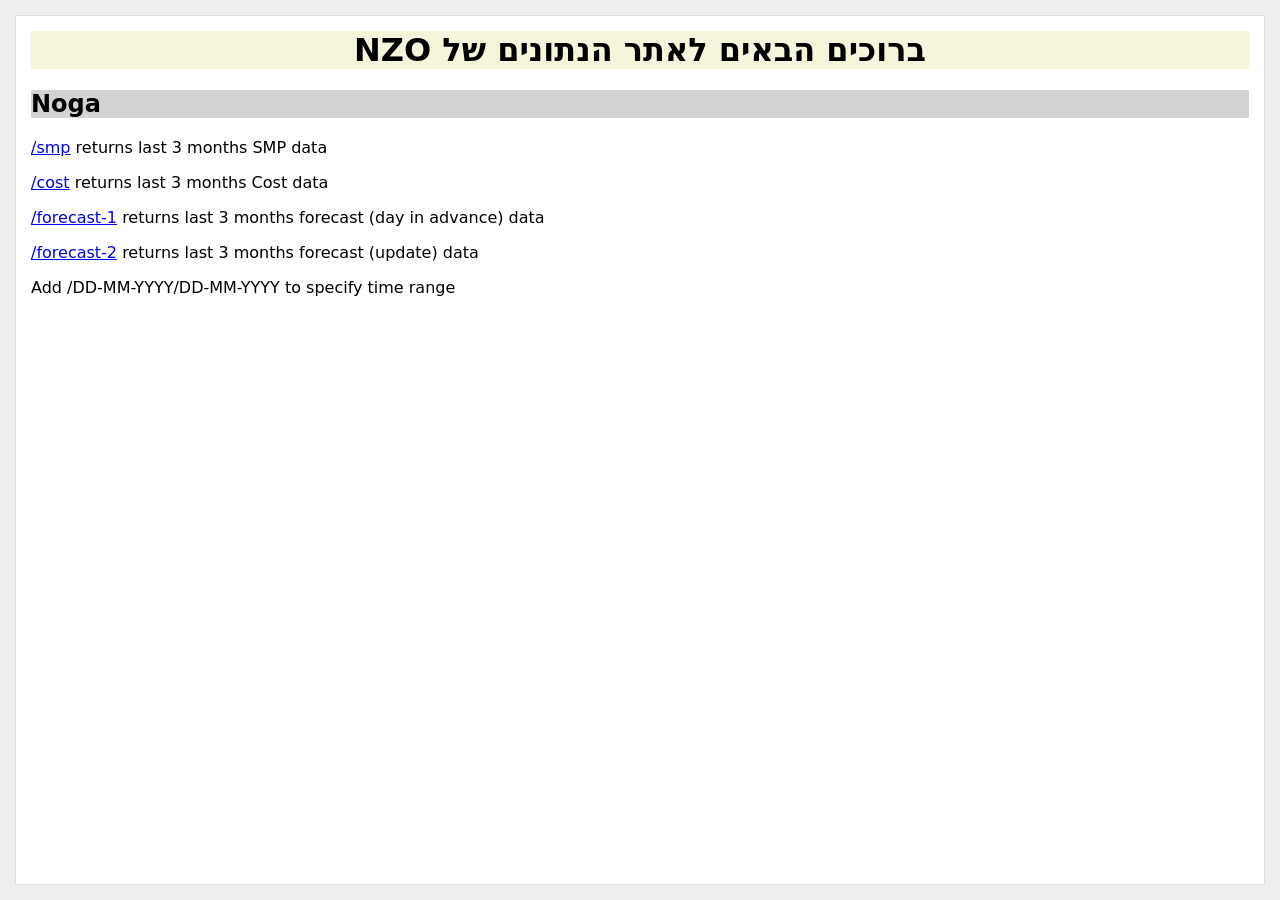
==== resources/index.html @ 269897d1 "homepage" ====
<!DOCTYPE HTML PUBLIC "-//IETF//DTD HTML 2.0//EN">
<html>
<head>
    <title>NZO Data collector</title>
    <style type="text/css">
          html {background-color: #eee; font-family: sans;}
          body {background-color: #fff; border: 1px solid #ddd;
                padding: 15px; margin: 15px;}
          h1 {background-color: beige;}
          h2 {background-color: lightgrey;}
    </style>
</head>
<body>
<h1 dir="rtl" lang="he" align="center">ברוכים הבאים לאתר הנתונים של NZO</h1>
<h2>Noga</h2>
<p><a href="/smp">/smp</a> returns last 3 months SMP data</p>
<p><a href="/cost">/cost</a> returns last 3 months Cost data</p>
<p><a href="/forecast-1">/forecast-1</a> returns last 3 months forecast (day in advance) data</p>
<p><a href="/forecast-2">/forecast-2</a> returns last 3 months forecast (update) data</p>
<p>Add /DD-MM-YYYY/DD-MM-YYYY to specify time range</p>
</body>
</html>
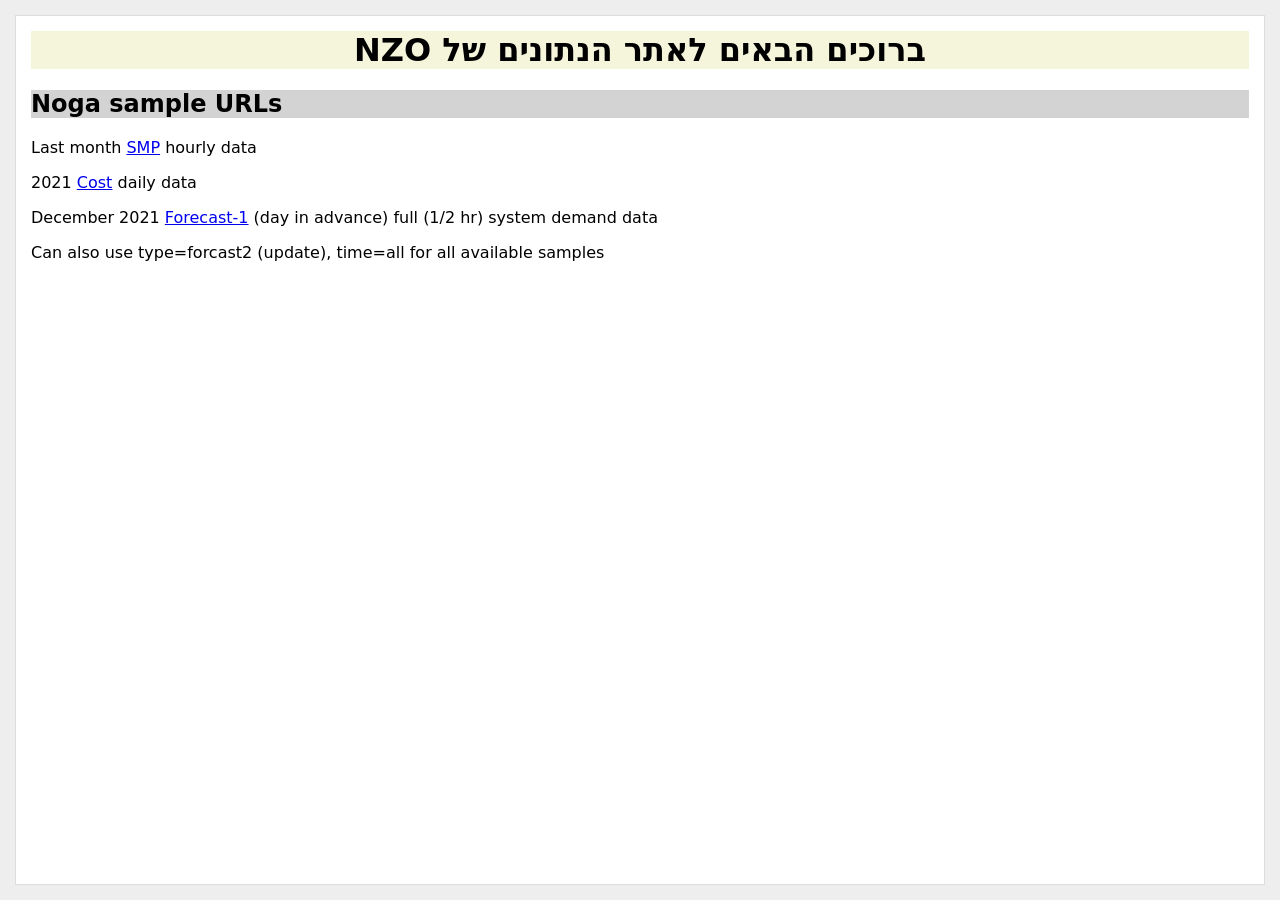
==== commit a4d54fc9: "New architecture using storage" ====
--- a/resources/index.html
+++ b/resources/index.html
@@ -12,11 +12,10 @@
 </head>
 <body>
 <h1 dir="rtl" lang="he" align="center">ברוכים הבאים לאתר הנתונים של NZO</h1>
-<h2>Noga</h2>
-<p><a href="/smp">/smp</a> returns last 3 months SMP data</p>
-<p><a href="/cost">/cost</a> returns last 3 months Cost data</p>
-<p><a href="/forecast-1">/forecast-1</a> returns last 3 months forecast (day in advance) data</p>
-<p><a href="/forecast-2">/forecast-2</a> returns last 3 months forecast (update) data</p>
-<p>Add /DD-MM-YYYY/DD-MM-YYYY to specify time range</p>
+<h2>Noga sample URLs</h2>
+<p>Last month <a href="/get?source=noga&type=smp&time=hour">SMP</a> hourly data</p>
+<p>2021 <a href="/get?source=noga&type=cost&start_date=01-01-2021&end_date=31-12-2021&time=day">Cost</a> daily data</p>
+<p>December 2021 <a href="/get?source=noga&type=forecast1&start_date=01-12-2021&end_date=31-12-2021&time=all&tag=SystemDemand">Forecast-1</a> (day in advance) full (1/2 hr) system demand data</p>
+<p>Can also use type=forcast2 (update), time=all for all available samples</p>
 </body>
 </html>
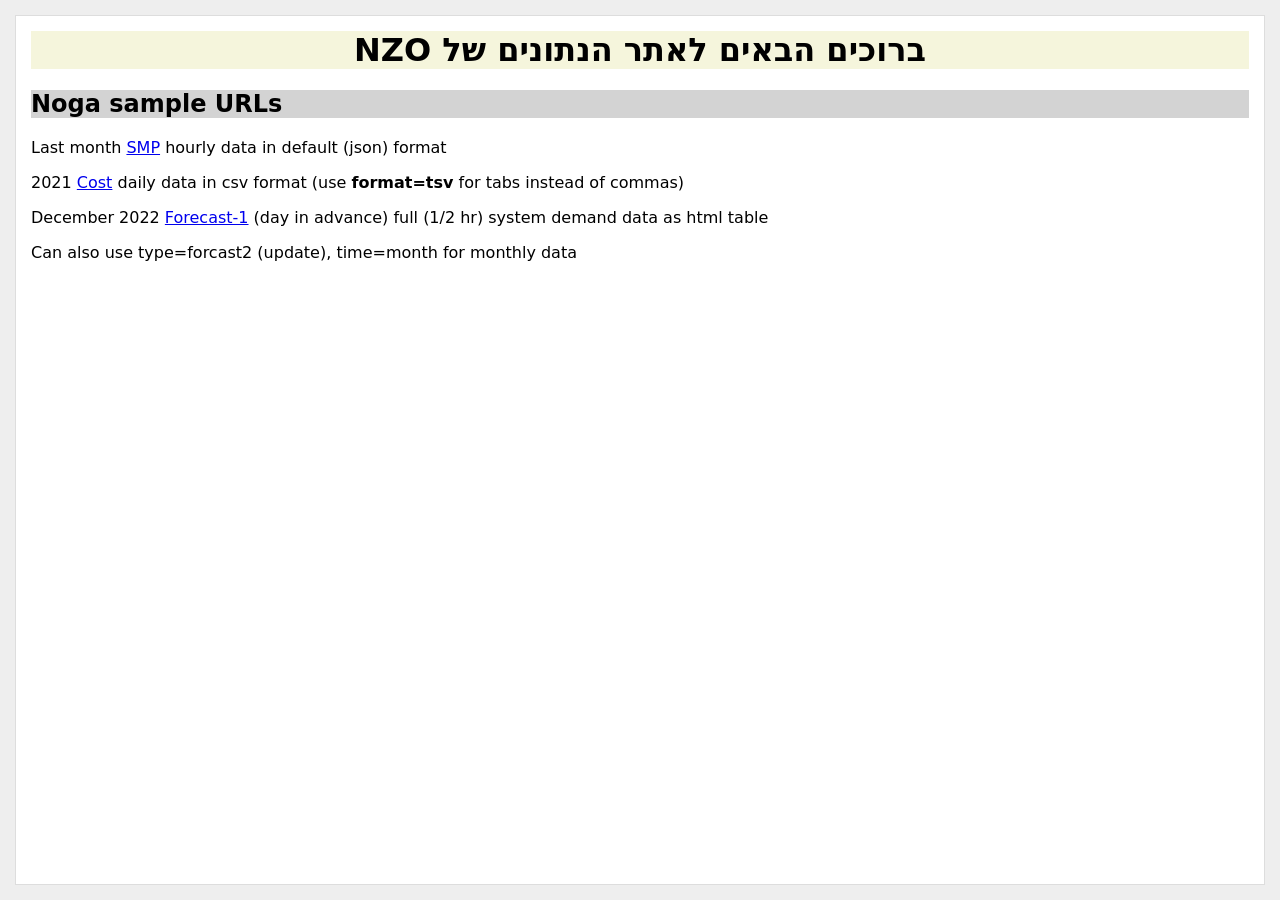
==== commit 9cf6125d: "Add different formats of the output; update requirements." ====
--- a/resources/index.html
+++ b/resources/index.html
@@ -13,9 +13,9 @@
 <body>
 <h1 dir="rtl" lang="he" align="center">ברוכים הבאים לאתר הנתונים של NZO</h1>
 <h2>Noga sample URLs</h2>
-<p>Last month <a href="/get?source=noga&type=smp&time=hour">SMP</a> hourly data</p>
-<p>2021 <a href="/get?source=noga&type=cost&start_date=01-01-2021&end_date=31-12-2021&time=day">Cost</a> daily data</p>
-<p>December 2021 <a href="/get?source=noga&type=forecast1&start_date=01-12-2021&end_date=31-12-2021&time=all&tag=SystemDemand">Forecast-1</a> (day in advance) full (1/2 hr) system demand data</p>
-<p>Can also use type=forcast2 (update), time=all for all available samples</p>
+<p>Last month <a href="/get?source=noga&type=smp&time=hour">SMP</a> hourly data in default (json) format</p>
+<p>2021 <a href="/get?source=noga&type=cost&start_date=01-01-2021&end_date=31-12-2021&time=day&format=csv">Cost</a> daily data in csv format (use <b>format=tsv</b> for tabs instead of commas)</p>
+<p>December 2022 <a href="/get?source=noga&type=forecast1&start_date=01-12-2022&end_date=31-12-2022&time=all&tag=SystemDemand&format=html">Forecast-1</a> (day in advance) full (1/2 hr) system demand data as html table</p>
+<p>Can also use type=forcast2 (update), time=month for monthly data</p>
 </body>
 </html>
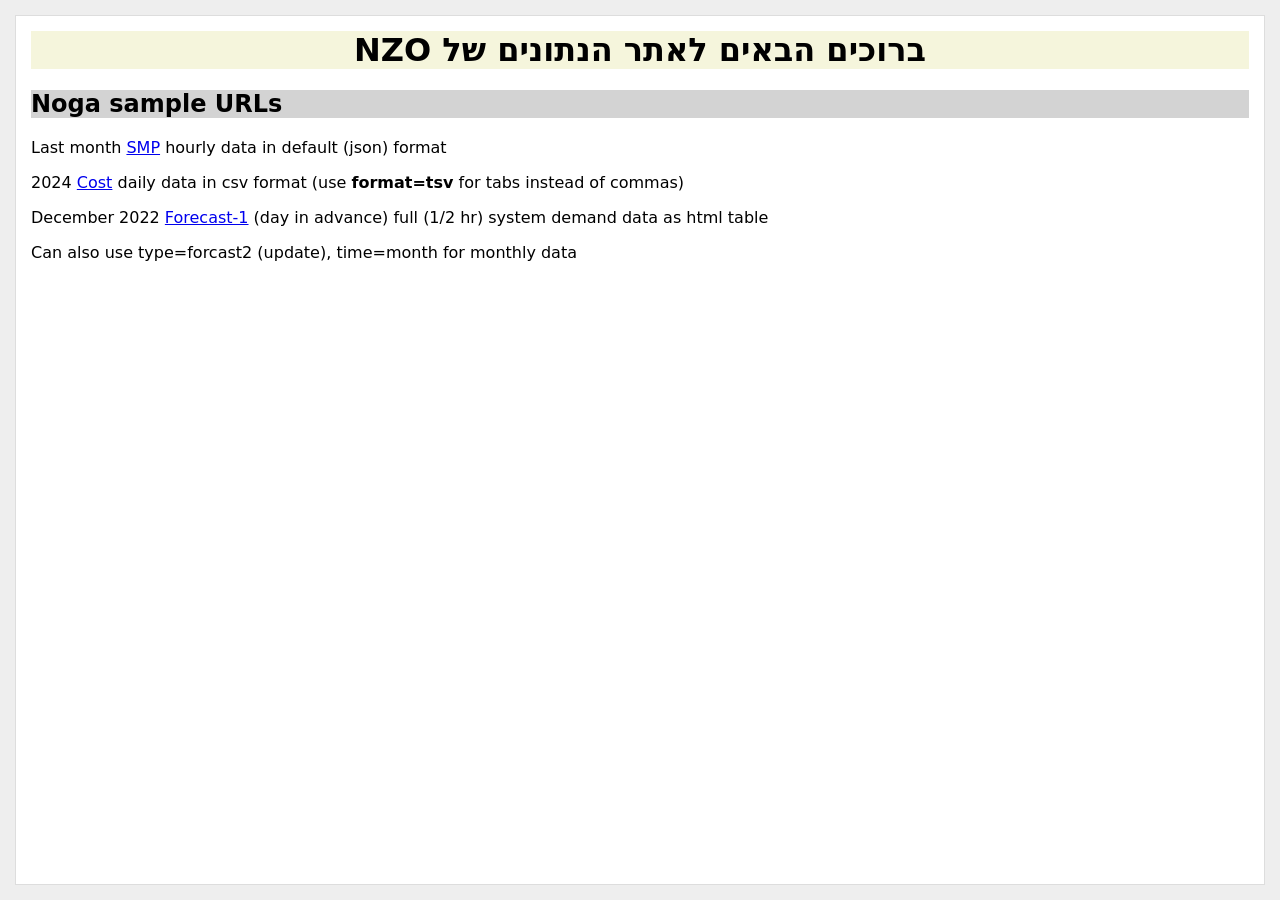
==== commit e7e6097c: "Update some of the homepage examples,update Dockerfile" ====
--- a/resources/index.html
+++ b/resources/index.html
@@ -13,9 +13,9 @@
 <body>
 <h1 dir="rtl" lang="he" align="center">ברוכים הבאים לאתר הנתונים של NZO</h1>
 <h2>Noga sample URLs</h2>
-<p>Last month <a href="/get?source=noga&type=smp&time=hour">SMP</a> hourly data in default (json) format</p>
-<p>2021 <a href="/get?source=noga&type=cost&start_date=01-01-2021&end_date=31-12-2021&time=day&format=csv">Cost</a> daily data in csv format (use <b>format=tsv</b> for tabs instead of commas)</p>
-<p>December 2022 <a href="/get?source=noga&type=forecast1&start_date=01-12-2022&end_date=31-12-2022&time=all&tag=SystemDemand&format=html">Forecast-1</a> (day in advance) full (1/2 hr) system demand data as html table</p>
+<p>Last month <a href="/get?source=noga2&type=smp&time=hour">SMP</a> hourly data in default (json) format</p>
+<p>2024 <a href="/get?source=noga2&type=cost&start_date=01-01-2024&end_date=31-12-2024&time=day&format=csv">Cost</a> daily data in csv format (use <b>format=tsv</b> for tabs instead of commas)</p>
+<p>December 2022 <a href="/get?source=noga2&type=forecast1&start_date=01-12-2022&end_date=31-12-2022&time=all&tag=SystemDemand&format=html">Forecast-1</a> (day in advance) full (1/2 hr) system demand data as html table</p>
 <p>Can also use type=forcast2 (update), time=month for monthly data</p>
 </body>
 </html>
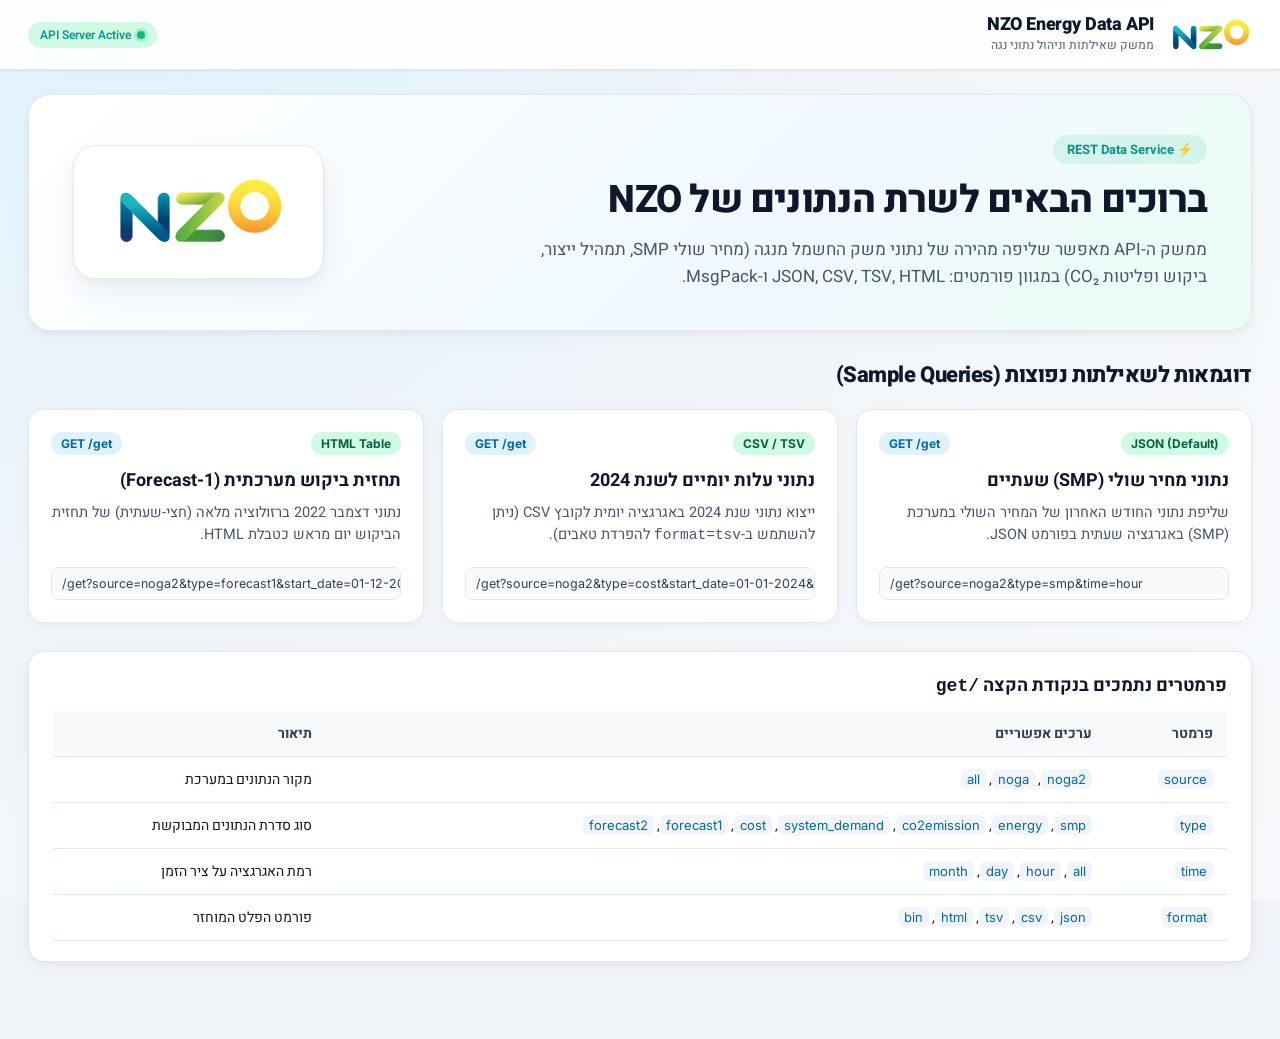
==== commit e1b39e44: "Issue #108: Major UI facelift for Dash dashboard and Flask API pages" ====
--- a/resources/index.html
+++ b/resources/index.html
@@ -1,21 +1,204 @@
-<!DOCTYPE HTML PUBLIC "-//IETF//DTD HTML 2.0//EN">
-<html>
+<!DOCTYPE html>
+<html lang="he" dir="rtl">
 <head>
-    <title>NZO Data collector</title>
-    <style type="text/css">
-          html {background-color: #eee; font-family: sans;}
-          body {background-color: #fff; border: 1px solid #ddd;
-                padding: 15px; margin: 15px;}
-          h1 {background-color: beige;}
-          h2 {background-color: lightgrey;}
+    <meta charset="utf-8">
+    <meta name="viewport" content="width=device-width, initial-scale=1">
+    <title>NZO Data API | ממשק נתוני האנרגיה של ישראל</title>
+    <link rel="stylesheet" href="/assets/style.css">
+    <style>
+        .api-grid {
+            display: grid;
+            grid-template-columns: repeat(auto-fit, minmax(320px, 1fr));
+            gap: 18px;
+            margin-top: 18px;
+        }
+        .api-endpoint-card {
+            background: #ffffff;
+            border: 1px solid #e2e8f0;
+            border-radius: 16px;
+            padding: 22px;
+            box-shadow: 0 2px 10px rgba(15, 23, 42, 0.04);
+            display: flex;
+            flex-direction: column;
+            justify-content: space-between;
+            transition: transform 0.18s ease, box-shadow 0.18s ease, border-color 0.18s ease;
+            text-decoration: none;
+            color: inherit;
+        }
+        .api-endpoint-card:hover {
+            transform: translateY(-3px);
+            box-shadow: 0 12px 24px rgba(15, 23, 42, 0.08);
+            border-color: #0284c7;
+        }
+        .api-badge-row {
+            display: flex;
+            align-items: center;
+            justify-content: space-between;
+            margin-bottom: 12px;
+            direction: ltr;
+        }
+        .method-badge {
+            background: #e0f2fe;
+            color: #0369a1;
+            font-family: 'Inter', monospace;
+            font-size: 12px;
+            font-weight: 700;
+            padding: 4px 10px;
+            border-radius: 9999px;
+        }
+        .format-badge {
+            background: #d1fae5;
+            color: #065f46;
+            font-family: 'Inter', sans-serif;
+            font-size: 12px;
+            font-weight: 700;
+            padding: 4px 10px;
+            border-radius: 9999px;
+        }
+        .code-url {
+            font-family: 'Inter', monospace;
+            font-size: 12.5px;
+            color: #334155;
+            background: #f8fafc;
+            border: 1px solid #e2e8f0;
+            border-radius: 8px;
+            padding: 8px 10px;
+            margin-top: 12px;
+            direction: ltr;
+            text-align: left;
+            overflow-x: auto;
+            white-space: nowrap;
+        }
+        .params-table {
+            width: 100%;
+            border-collapse: collapse;
+            margin-top: 12px;
+            font-size: 14px;
+        }
+        .params-table th, .params-table td {
+            padding: 12px 14px;
+            border-bottom: 1px solid #e2e8f0;
+            text-align: right;
+        }
+        .params-table th {
+            background: #f8fafc;
+            font-weight: 700;
+            color: #334155;
+        }
+        .params-table code {
+            font-family: 'Inter', monospace;
+            background: #f1f5f9;
+            padding: 2px 6px;
+            border-radius: 6px;
+            font-size: 13px;
+            color: #0369a1;
+            direction: ltr;
+            display: inline-block;
+        }
     </style>
 </head>
 <body>
-<h1 dir="rtl" lang="he" align="center">ברוכים הבאים לאתר הנתונים של NZO</h1>
-<h2>Noga sample URLs</h2>
-<p>Last month <a href="/get?source=noga2&type=smp&time=hour">SMP</a> hourly data in default (json) format</p>
-<p>2024 <a href="/get?source=noga2&type=cost&start_date=01-01-2024&end_date=31-12-2024&time=day&format=csv">Cost</a> daily data in csv format (use <b>format=tsv</b> for tabs instead of commas)</p>
-<p>December 2022 <a href="/get?source=noga2&type=forecast1&start_date=01-12-2022&end_date=31-12-2022&time=all&tag=SystemDemand&format=html">Forecast-1</a> (day in advance) full (1/2 hr) system demand data as html table</p>
-<p>Can also use type=forcast2 (update), time=month for monthly data</p>
+    <header class="nzo-navbar">
+        <a href="/" class="nzo-brand">
+            <img src="/assets/logo.png" class="nzo-brand-logo" alt="NZO Logo">
+            <div class="nzo-brand-text">
+                <span class="nzo-brand-title">NZO Energy Data API</span>
+                <span class="nzo-brand-subtitle">ממשק שאילתות וניהול נתוני נגה</span>
+            </div>
+        </a>
+        <div class="nzo-nav-badge">
+            <span class="nzo-status-dot"></span>
+            <span>API Server Active</span>
+        </div>
+    </header>
+
+    <main class="nzo-page-container">
+        <section class="nzo-hero">
+            <div class="nzo-hero-content">
+                <div class="nzo-hero-eyebrow">⚡ REST Data Service</div>
+                <h1 class="nzo-hero-title">ברוכים הבאים לשרת הנתונים של NZO</h1>
+                <p class="nzo-hero-desc">
+                    ממשק ה-API מאפשר שליפה מהירה של נתוני משק החשמל מנגה (מחיר שולי SMP, תמהיל ייצור, ביקוש ופליטות CO₂) במגוון פורמטים: JSON, CSV, TSV, HTML ו-MsgPack.
+                </p>
+            </div>
+            <div class="nzo-hero-logo-box">
+                <img src="/assets/logo.png" class="nzo-hero-logo" alt="NZO Logo">
+            </div>
+        </section>
+
+        <h2 class="nzo-page-title" style="font-size: 22px; margin-bottom: 8px;">דוגמאות לשאילתות נפוצות (Sample Queries)</h2>
+        <div class="api-grid">
+            <a class="api-endpoint-card" href="/get?source=noga2&type=smp&time=hour">
+                <div>
+                    <div class="api-badge-row">
+                        <span class="method-badge">GET /get</span>
+                        <span class="format-badge">JSON (Default)</span>
+                    </div>
+                    <h3 class="nzo-feature-title" style="font-size: 18px;">נתוני מחיר שולי (SMP) שעתיים</h3>
+                    <p class="nzo-feature-desc" style="margin-bottom: 8px;">שליפת נתוני החודש האחרון של המחיר השולי במערכת (SMP) באגרגציה שעתית בפורמט JSON.</p>
+                </div>
+                <div class="code-url">/get?source=noga2&amp;type=smp&amp;time=hour</div>
+            </a>
+
+            <a class="api-endpoint-card" href="/get?source=noga2&type=cost&start_date=01-01-2024&end_date=31-12-2024&time=day&format=csv">
+                <div>
+                    <div class="api-badge-row">
+                        <span class="method-badge">GET /get</span>
+                        <span class="format-badge">CSV / TSV</span>
+                    </div>
+                    <h3 class="nzo-feature-title" style="font-size: 18px;">נתוני עלות יומיים לשנת 2024</h3>
+                    <p class="nzo-feature-desc" style="margin-bottom: 8px;">ייצוא נתוני שנת 2024 באגרגציה יומית לקובץ CSV (ניתן להשתמש ב-<code>format=tsv</code> להפרדת טאבים).</p>
+                </div>
+                <div class="code-url">/get?source=noga2&amp;type=cost&amp;start_date=01-01-2024&amp;end_date=31-12-2024&amp;time=day&amp;format=csv</div>
+            </a>
+
+            <a class="api-endpoint-card" href="/get?source=noga2&type=forecast1&start_date=01-12-2022&end_date=31-12-2022&time=all&tag=SystemDemand&format=html">
+                <div>
+                    <div class="api-badge-row">
+                        <span class="method-badge">GET /get</span>
+                        <span class="format-badge">HTML Table</span>
+                    </div>
+                    <h3 class="nzo-feature-title" style="font-size: 18px;">תחזית ביקוש מערכתית (Forecast-1)</h3>
+                    <p class="nzo-feature-desc" style="margin-bottom: 8px;">נתוני דצמבר 2022 ברזולוציה מלאה (חצי-שעתית) של תחזית הביקוש יום מראש כטבלת HTML.</p>
+                </div>
+                <div class="code-url">/get?source=noga2&amp;type=forecast1&amp;start_date=01-12-2022&amp;end_date=31-12-2022&amp;time=all&amp;tag=SystemDemand&amp;format=html</div>
+            </a>
+        </div>
+
+        <div class="nzo-card" style="margin-top: 28px; direction: rtl;">
+            <h3 style="margin: 0 0 10px 0; font-size: 18px;">פרמטרים נתמכים בנקודת הקצה <code>/get</code></h3>
+            <table class="params-table">
+                <thead>
+                    <tr>
+                        <th>פרמטר</th>
+                        <th>ערכים אפשריים</th>
+                        <th>תיאור</th>
+                    </tr>
+                </thead>
+                <tbody>
+                    <tr>
+                        <td><code>source</code></td>
+                        <td><code>noga2</code>, <code>noga</code>, <code>all</code></td>
+                        <td>מקור הנתונים במערכת</td>
+                    </tr>
+                    <tr>
+                        <td><code>type</code></td>
+                        <td><code>smp</code>, <code>energy</code>, <code>co2emission</code>, <code>system_demand</code>, <code>cost</code>, <code>forecast1</code>, <code>forecast2</code></td>
+                        <td>סוג סדרת הנתונים המבוקשת</td>
+                    </tr>
+                    <tr>
+                        <td><code>time</code></td>
+                        <td><code>all</code>, <code>hour</code>, <code>day</code>, <code>month</code></td>
+                        <td>רמת האגרגציה על ציר הזמן</td>
+                    </tr>
+                    <tr>
+                        <td><code>format</code></td>
+                        <td><code>json</code>, <code>csv</code>, <code>tsv</code>, <code>html</code>, <code>bin</code></td>
+                        <td>פורמט הפלט המוחזר</td>
+                    </tr>
+                </tbody>
+            </table>
+        </div>
+    </main>
 </body>
 </html>
--- a/assets/style.css
+++ b/assets/style.css
@@ -0,0 +1,682 @@
+@import url('https://fonts.googleapis.com/css2?family=Heebo:wght@300;400;500;600;700;800&family=Inter:wght@400;500;600;700&display=swap');
+
+:root {
+    --bg-primary: #f1f5f9;
+    --bg-gradient: radial-gradient(circle at 10% 0%, #e0f2fe 0%, #f1f5f9 45%, #f8fafc 100%);
+    --surface: #ffffff;
+    --surface-hover: #f8fafc;
+    --surface-muted: #f1f5f9;
+    --border-color: #e2e8f0;
+    --border-strong: #cbd5e1;
+    
+    --text-primary: #0f172a;
+    --text-secondary: #475569;
+    --text-muted: #64748b;
+    
+    --brand-blue: #0284c7;
+    --brand-blue-dark: #0369a1;
+    --brand-blue-light: #e0f2fe;
+    --brand-teal: #0d9488;
+    --brand-green: #10b981;
+    --brand-green-light: #d1fae5;
+    --brand-amber: #f59e0b;
+    --brand-amber-light: #fef3c7;
+    --brand-rose: #f43f5e;
+    --brand-rose-light: #ffe4e6;
+    
+    --shadow-sm: 0 1px 3px 0 rgba(15, 23, 42, 0.06), 0 1px 2px -1px rgba(15, 23, 42, 0.04);
+    --shadow-md: 0 4px 20px -2px rgba(15, 23, 42, 0.06), 0 2px 6px -1px rgba(15, 23, 42, 0.04);
+    --shadow-lg: 0 12px 32px -4px rgba(15, 23, 42, 0.08), 0 4px 12px -2px rgba(15, 23, 42, 0.04);
+    
+    --radius-sm: 8px;
+    --radius-md: 12px;
+    --radius-lg: 16px;
+    --radius-xl: 22px;
+    --radius-pill: 9999px;
+}
+
+*, *::before, *::after {
+    box-sizing: border-box;
+}
+
+html, body {
+    margin: 0;
+    padding: 0;
+    background: var(--bg-primary);
+    background-image: var(--bg-gradient);
+    background-attachment: fixed;
+    color: var(--text-primary);
+    font-family: 'Heebo', 'Inter', -apple-system, BlinkMacSystemFont, "Segoe UI", Roboto, sans-serif;
+    -webkit-font-smoothing: antialiased;
+    min-height: 100vh;
+}
+
+/* ==========================================================================
+   Top Sticky Navigation Bar
+   ========================================================================== */
+.nzo-navbar {
+    position: sticky;
+    top: 0;
+    z-index: 1000;
+    background: rgba(255, 255, 255, 0.88);
+    backdrop-filter: blur(14px);
+    -webkit-backdrop-filter: blur(14px);
+    border-bottom: 1px solid var(--border-color);
+    box-shadow: var(--shadow-sm);
+    padding: 0 28px;
+    height: 70px;
+    display: flex;
+    align-items: center;
+    justify-content: space-between;
+    direction: rtl;
+}
+
+.nzo-brand {
+    display: flex;
+    align-items: center;
+    gap: 14px;
+    text-decoration: none;
+    color: var(--text-primary);
+}
+
+.nzo-brand-logo {
+    height: 36px;
+    width: auto;
+    display: block;
+    transition: transform 0.2s ease;
+}
+
+.nzo-brand:hover .nzo-brand-logo {
+    transform: scale(1.04);
+}
+
+.nzo-brand-text {
+    display: flex;
+    flex-direction: column;
+}
+
+.nzo-brand-title {
+    font-size: 18px;
+    font-weight: 800;
+    line-height: 1.15;
+    color: var(--text-primary);
+    letter-spacing: -0.01em;
+}
+
+.nzo-brand-subtitle {
+    font-size: 12px;
+    font-weight: 500;
+    color: var(--text-muted);
+}
+
+.nzo-nav-links {
+    display: flex;
+    align-items: center;
+    gap: 6px;
+    flex-wrap: wrap;
+}
+
+.nzo-nav-link {
+    display: inline-flex;
+    align-items: center;
+    gap: 8px;
+    padding: 8px 16px;
+    border-radius: var(--radius-pill);
+    font-size: 15px;
+    font-weight: 600;
+    color: var(--text-secondary);
+    text-decoration: none;
+    transition: all 0.18s ease;
+    border: 1px solid transparent;
+}
+
+.nzo-nav-link:hover {
+    color: var(--brand-blue-dark);
+    background: var(--surface-muted);
+}
+
+.nzo-nav-link.active {
+    color: var(--brand-blue-dark);
+    background: var(--brand-blue-light);
+    border-color: rgba(2, 132, 199, 0.22);
+    box-shadow: 0 1px 2px rgba(2, 132, 199, 0.08);
+}
+
+.nzo-nav-badge {
+    font-size: 12px;
+    font-weight: 600;
+    color: var(--brand-teal);
+    background: var(--brand-green-light);
+    padding: 4px 12px;
+    border-radius: var(--radius-pill);
+    display: inline-flex;
+    align-items: center;
+    gap: 6px;
+}
+
+.nzo-status-dot {
+    width: 8px;
+    height: 8px;
+    border-radius: 50%;
+    background: var(--brand-green);
+    display: inline-block;
+    box-shadow: 0 0 0 3px rgba(16, 185, 129, 0.2);
+}
+
+/* ==========================================================================
+   Page Container & Layout
+   ========================================================================== */
+.nzo-page-container {
+    max-width: 1480px;
+    margin: 0 auto;
+    padding: 24px 28px 56px;
+}
+
+.nzo-page-header {
+    display: flex;
+    align-items: flex-end;
+    justify-content: space-between;
+    flex-wrap: wrap;
+    gap: 16px;
+    margin-bottom: 20px;
+    direction: rtl;
+}
+
+.nzo-page-title {
+    font-size: 28px;
+    font-weight: 800;
+    color: var(--text-primary);
+    margin: 0 0 4px 0;
+    letter-spacing: -0.02em;
+}
+
+.nzo-page-subtitle {
+    font-size: 15px;
+    color: var(--text-secondary);
+    margin: 0;
+    font-weight: 400;
+}
+
+.nzo-source-pill {
+    font-size: 13px;
+    font-weight: 600;
+    color: var(--text-secondary);
+    background: var(--surface);
+    border: 1px solid var(--border-color);
+    padding: 6px 14px;
+    border-radius: var(--radius-pill);
+    box-shadow: var(--shadow-sm);
+}
+
+/* ==========================================================================
+   Cards & Panels
+   ========================================================================== */
+.nzo-card {
+    background: var(--surface);
+    border: 1px solid var(--border-color);
+    border-radius: var(--radius-lg);
+    box-shadow: var(--shadow-md);
+    padding: 20px 24px;
+    margin-bottom: 20px;
+    transition: box-shadow 0.2s ease, border-color 0.2s ease;
+}
+
+.nzo-card-chart {
+    background: var(--surface);
+    border: 1px solid var(--border-color);
+    border-radius: var(--radius-lg);
+    box-shadow: var(--shadow-md);
+    padding: 16px 20px;
+    margin-bottom: 20px;
+    overflow: hidden;
+}
+
+.nzo-toolbar-card {
+    background: var(--surface);
+    border: 1px solid var(--border-color);
+    border-radius: var(--radius-lg);
+    box-shadow: var(--shadow-sm);
+    padding: 16px 24px;
+    margin-bottom: 20px;
+    display: flex;
+    align-items: center;
+    justify-content: space-between;
+    flex-wrap: wrap;
+    gap: 20px;
+    direction: rtl;
+}
+
+.nzo-control-group {
+    display: flex;
+    align-items: center;
+    gap: 12px;
+    flex-wrap: wrap;
+}
+
+.nzo-control-label {
+    font-size: 13px;
+    font-weight: 700;
+    text-transform: uppercase;
+    letter-spacing: 0.03em;
+    color: var(--text-muted);
+    margin-left: 4px;
+    white-space: nowrap;
+}
+
+.nzo-divider-vertical {
+    width: 1px;
+    height: 32px;
+    background: var(--border-color);
+}
+
+/* ==========================================================================
+   Modern Segmented Controls / Pill RadioItems & Checklists
+   ========================================================================== */
+.nzo-segmented-radio,
+.nzo-pill-selector,
+.nzo-checklist-pill {
+    display: inline-flex;
+    flex-wrap: wrap;
+    gap: 6px;
+    align-items: center;
+}
+
+.nzo-segmented-radio {
+    background: var(--surface-muted);
+    padding: 4px;
+    border-radius: var(--radius-md);
+    border: 1px solid var(--border-color);
+}
+
+.nzo-segmented-radio label,
+.nzo-pill-selector label,
+.nzo-checklist-pill label {
+    display: inline-flex;
+    align-items: center;
+    gap: 6px;
+    padding: 7px 15px;
+    border-radius: var(--radius-sm);
+    font-size: 14px;
+    font-weight: 600;
+    color: var(--text-secondary);
+    cursor: pointer;
+    transition: all 0.16s ease;
+    user-select: none;
+    margin: 0 !important;
+}
+
+.nzo-pill-selector label {
+    background: var(--surface);
+    border: 1px solid var(--border-color);
+    border-radius: var(--radius-pill);
+    padding: 7px 16px;
+    box-shadow: var(--shadow-sm);
+}
+
+.nzo-checklist-pill label {
+    background: var(--surface);
+    border: 1px solid var(--border-color);
+    border-radius: var(--radius-pill);
+    padding: 7px 16px;
+    box-shadow: var(--shadow-sm);
+}
+
+.nzo-segmented-radio label:hover,
+.nzo-pill-selector label:hover,
+.nzo-checklist-pill label:hover {
+    color: var(--text-primary);
+    border-color: var(--border-strong);
+}
+
+/* Hide native radio/checkbox inputs inside styled pill groups */
+.nzo-segmented-radio input[type="radio"],
+.nzo-pill-selector input[type="radio"],
+.nzo-checklist-pill input[type="checkbox"] {
+    appearance: none;
+    -webkit-appearance: none;
+    width: 0;
+    height: 0;
+    margin: 0;
+    opacity: 0;
+    position: absolute;
+}
+
+/* Active / Checked States */
+.nzo-segmented-radio label:has(input:checked) {
+    background: var(--surface);
+    color: var(--brand-blue-dark);
+    box-shadow: var(--shadow-sm);
+}
+
+.nzo-pill-selector label:has(input:checked) {
+    background: linear-gradient(135deg, var(--brand-blue), var(--brand-blue-dark));
+    color: #ffffff;
+    border-color: var(--brand-blue-dark);
+    box-shadow: 0 3px 10px rgba(2, 132, 199, 0.25);
+}
+
+.nzo-checklist-pill label:has(input:checked) {
+    background: var(--brand-blue-light);
+    color: var(--brand-blue-dark);
+    border-color: var(--brand-blue);
+    box-shadow: 0 2px 6px rgba(2, 132, 199, 0.14);
+}
+
+.nzo-checklist-pill label:has(input:checked)::before {
+    content: "✓";
+    font-weight: 800;
+    font-size: 13px;
+}
+
+/* Buttons */
+.nzo-btn {
+    appearance: none;
+    background: var(--surface);
+    border: 1px solid var(--border-color);
+    color: var(--text-secondary);
+    padding: 8px 16px;
+    border-radius: var(--radius-pill);
+    font-family: inherit;
+    font-size: 14px;
+    font-weight: 600;
+    cursor: pointer;
+    transition: all 0.16s ease;
+    box-shadow: var(--shadow-sm);
+}
+
+.nzo-btn:hover {
+    background: var(--brand-blue-light);
+    color: var(--brand-blue-dark);
+    border-color: rgba(2, 132, 199, 0.35);
+    transform: translateY(-1px);
+}
+
+.nzo-btn:active {
+    transform: translateY(0);
+}
+
+/* ==========================================================================
+   KPI Summary Cards
+   ========================================================================== */
+.nzo-kpi-grid {
+    display: grid;
+    grid-template-columns: repeat(auto-fit, minmax(220px, 1fr));
+    gap: 16px;
+    margin-bottom: 24px;
+    direction: rtl;
+}
+
+.nzo-kpi-card {
+    background: var(--surface);
+    border: 1px solid var(--border-color);
+    border-radius: var(--radius-lg);
+    padding: 18px 22px;
+    box-shadow: var(--shadow-sm);
+    position: relative;
+    overflow: hidden;
+    display: flex;
+    flex-direction: column;
+    justify-content: space-between;
+}
+
+.nzo-kpi-card::before {
+    content: "";
+    position: absolute;
+    top: 0;
+    right: 0;
+    width: 5px;
+    height: 100%;
+    background: var(--brand-blue);
+}
+
+.nzo-kpi-card.accent-green::before {
+    background: var(--brand-green);
+}
+
+.nzo-kpi-card.accent-amber::before {
+    background: var(--brand-amber);
+}
+
+.nzo-kpi-card.accent-rose::before {
+    background: var(--brand-rose);
+}
+
+.nzo-kpi-card.accent-teal::before {
+    background: var(--brand-teal);
+}
+
+.nzo-kpi-label {
+    font-size: 13px;
+    font-weight: 600;
+    color: var(--text-muted);
+    margin-bottom: 6px;
+}
+
+.nzo-kpi-value {
+    font-size: 28px;
+    font-weight: 800;
+    color: var(--text-primary);
+    font-family: 'Inter', 'Heebo', sans-serif;
+    letter-spacing: -0.02em;
+    line-height: 1.2;
+    direction: ltr;
+    text-align: right;
+}
+
+.nzo-kpi-sub {
+    font-size: 13px;
+    color: var(--text-secondary);
+    margin-top: 6px;
+    font-weight: 500;
+}
+
+/* ==========================================================================
+   Home Page Hero & Feature Grid
+   ========================================================================== */
+.nzo-hero {
+    background: linear-gradient(135deg, #ffffff 0%, #f0f9ff 60%, #ecfdf5 100%);
+    border: 1px solid var(--border-color);
+    border-radius: var(--radius-xl);
+    padding: 40px 44px;
+    margin-bottom: 28px;
+    box-shadow: var(--shadow-md);
+    display: flex;
+    align-items: center;
+    justify-content: space-between;
+    gap: 32px;
+    direction: rtl;
+    position: relative;
+    overflow: hidden;
+}
+
+.nzo-hero-content {
+    max-width: 680px;
+}
+
+.nzo-hero-eyebrow {
+    display: inline-flex;
+    align-items: center;
+    gap: 8px;
+    font-size: 13px;
+    font-weight: 700;
+    color: var(--brand-teal);
+    background: rgba(16, 185, 129, 0.12);
+    padding: 5px 14px;
+    border-radius: var(--radius-pill);
+    margin-bottom: 14px;
+}
+
+.nzo-hero-title {
+    font-size: 38px;
+    font-weight: 800;
+    color: var(--text-primary);
+    margin: 0 0 12px 0;
+    line-height: 1.2;
+    letter-spacing: -0.02em;
+}
+
+.nzo-hero-desc {
+    font-size: 17px;
+    color: var(--text-secondary);
+    line-height: 1.6;
+    margin: 0;
+}
+
+.nzo-hero-logo-box {
+    background: var(--surface);
+    border: 1px solid var(--border-color);
+    border-radius: var(--radius-xl);
+    padding: 28px 36px;
+    box-shadow: var(--shadow-lg);
+    display: flex;
+    flex-direction: column;
+    align-items: center;
+    gap: 10px;
+    flex-shrink: 0;
+}
+
+.nzo-hero-logo {
+    height: 76px;
+    width: auto;
+}
+
+.nzo-feature-grid {
+    display: grid;
+    grid-template-columns: repeat(auto-fit, minmax(300px, 1fr));
+    gap: 20px;
+    direction: rtl;
+}
+
+.nzo-feature-card {
+    background: var(--surface);
+    border: 1px solid var(--border-color);
+    border-radius: var(--radius-lg);
+    padding: 26px;
+    text-decoration: none;
+    color: inherit;
+    box-shadow: var(--shadow-sm);
+    transition: all 0.22s ease;
+    display: flex;
+    flex-direction: column;
+    justify-content: space-between;
+    position: relative;
+    overflow: hidden;
+}
+
+.nzo-feature-card:hover {
+    transform: translateY(-4px);
+    box-shadow: var(--shadow-lg);
+    border-color: rgba(2, 132, 199, 0.4);
+}
+
+.nzo-feature-icon {
+    width: 48px;
+    height: 48px;
+    border-radius: 14px;
+    display: flex;
+    align-items: center;
+    justify-content: center;
+    font-size: 24px;
+    margin-bottom: 16px;
+}
+
+.nzo-feature-title {
+    font-size: 20px;
+    font-weight: 700;
+    color: var(--text-primary);
+    margin: 0 0 8px 0;
+}
+
+.nzo-feature-desc {
+    font-size: 14.5px;
+    color: var(--text-secondary);
+    line-height: 1.55;
+    margin: 0 0 20px 0;
+}
+
+.nzo-feature-cta {
+    font-size: 14px;
+    font-weight: 700;
+    color: var(--brand-blue);
+    display: inline-flex;
+    align-items: center;
+    gap: 6px;
+}
+
+.nzo-feature-card:hover .nzo-feature-cta {
+    color: var(--brand-blue-dark);
+    gap: 10px;
+}
+
+/* ==========================================================================
+   Charts Grid Helpers
+   ========================================================================== */
+.nzo-charts-grid-2 {
+    display: grid;
+    grid-template-columns: repeat(auto-fit, minmax(460px, 1fr));
+    gap: 20px;
+}
+
+/* RangeSlider & DatePicker Overrides */
+.rc-slider-track {
+    background-color: var(--brand-blue) !important;
+    height: 6px !important;
+}
+
+.rc-slider-rail {
+    background-color: var(--border-color) !important;
+    height: 6px !important;
+}
+
+.rc-slider-handle {
+    border: 2px solid var(--brand-blue) !important;
+    background-color: #ffffff !important;
+    width: 18px !important;
+    height: 18px !important;
+    margin-top: -6px !important;
+    box-shadow: 0 2px 6px rgba(2, 132, 199, 0.25) !important;
+}
+
+.rc-slider-mark-text {
+    font-family: 'Inter', sans-serif !important;
+    font-size: 13px !important;
+    font-weight: 500 !important;
+    color: var(--text-secondary) !important;
+}
+
+.DateInput_input {
+    font-family: 'Inter', 'Heebo', sans-serif !important;
+    font-size: 14px !important;
+    font-weight: 600 !important;
+    color: var(--text-primary) !important;
+    padding: 7px 10px !important;
+    border-radius: var(--radius-sm) !important;
+    text-align: center;
+}
+
+.DateRangePickerInput__withBorder {
+    border-radius: var(--radius-md) !important;
+    border: 1px solid var(--border-color) !important;
+    overflow: hidden;
+    background: var(--surface) !important;
+}
+
+@media (max-width: 900px) {
+    .nzo-navbar {
+        height: auto;
+        padding: 12px 16px;
+        flex-direction: column;
+        gap: 10px;
+    }
+    .nzo-page-container {
+        padding: 16px;
+    }
+    .nzo-hero {
+        flex-direction: column-reverse;
+        padding: 28px 24px;
+        text-align: center;
+    }
+    .nzo-charts-grid-2 {
+        grid-template-columns: 1fr;
+    }
+}
